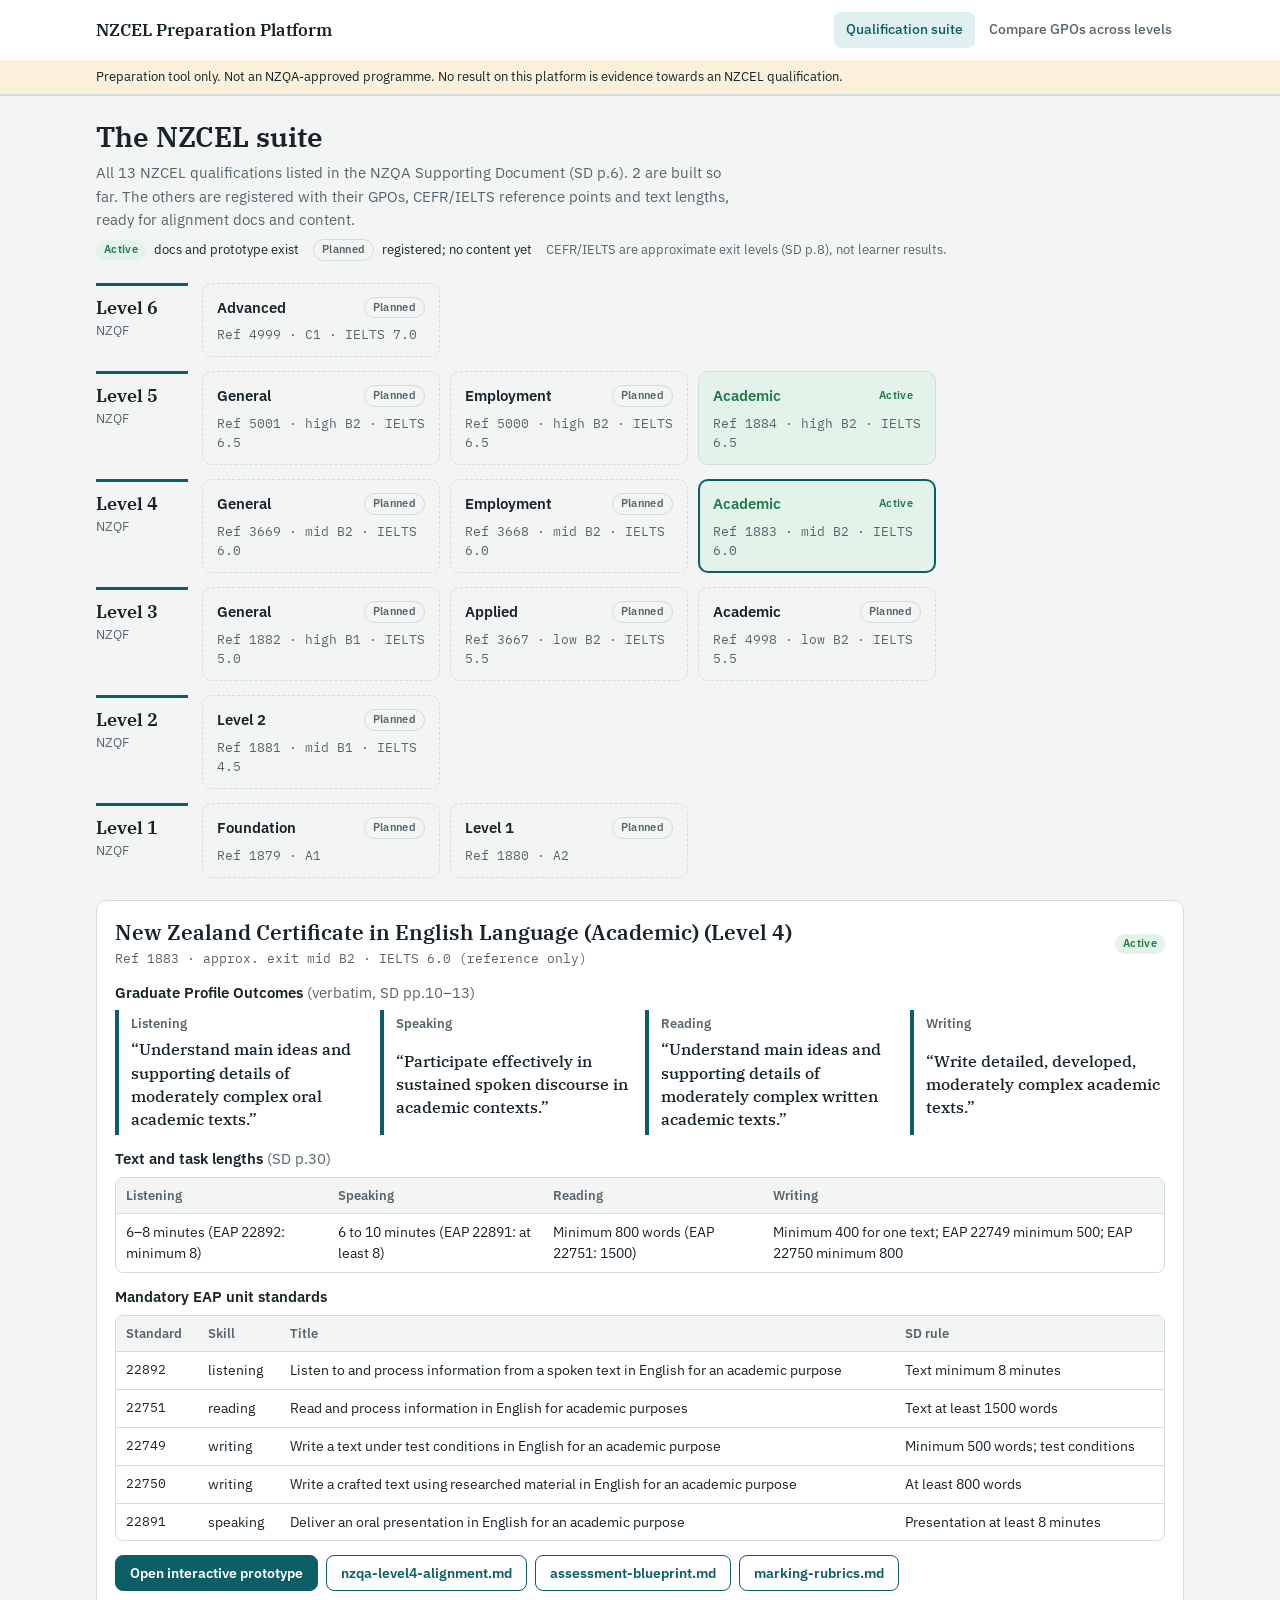
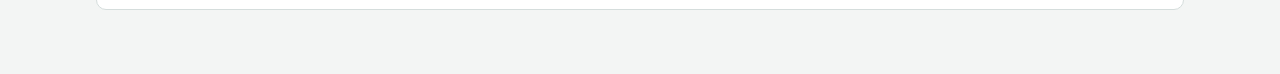
==== index.html @ da3248c9 "Add qualification registry and suite index for Levels 1–6 - data/qualifications.js: all 13 NZCEL qua" ====
<!DOCTYPE html>
<html lang="en-NZ">
<head>
<meta charset="utf-8">
<meta name="viewport" content="width=device-width, initial-scale=1">
<title>NZCEL Preparation Platform</title>
<link rel="preconnect" href="https://fonts.googleapis.com">
<link rel="preconnect" href="https://fonts.gstatic.com" crossorigin>
<link href="https://fonts.googleapis.com/css2?family=IBM+Plex+Mono:wght@400;500&family=IBM+Plex+Sans:wght@400;500;600&family=IBM+Plex+Serif:wght@500;600&display=swap" rel="stylesheet">
<style>
:root{
  /* Layout: level rows (6 → 1) with one card per qualification; detail panel below the grid. Same tokens as prototype/. */
  --bg:#f3f5f4; --surface:#ffffff; --ink:#17232a; --muted:#56656d; --line:#d5dddc;
  --accent:#0b5e66; --accent-soft:#e0efef; --hl:#c98a12;
  --ok:#1f7a4a; --ok-soft:#e3f3ea; --warn-soft:#fbf0d9;
  --display:"IBM Plex Serif",Georgia,serif; --body:"IBM Plex Sans",system-ui,-apple-system,"Segoe UI",sans-serif; --mono:"IBM Plex Mono",ui-monospace,Menlo,monospace;
  color-scheme:light;
}
@media (prefers-color-scheme:dark){:root:not([data-theme="light"]){
  --bg:#111a1e; --surface:#18242a; --ink:#e4ecec; --muted:#9aabb0; --line:#2c3c42;
  --accent:#5fb8bf; --accent-soft:#1d3a3e; --hl:#e3b04b; --ok:#6fcf9a; --ok-soft:#173026; --warn-soft:#33280f; color-scheme:dark;}}
:root[data-theme="dark"]{
  --bg:#111a1e; --surface:#18242a; --ink:#e4ecec; --muted:#9aabb0; --line:#2c3c42;
  --accent:#5fb8bf; --accent-soft:#1d3a3e; --hl:#e3b04b; --ok:#6fcf9a; --ok-soft:#173026; --warn-soft:#33280f; color-scheme:dark;}
*{box-sizing:border-box}
html,body{margin:0}
body{background:var(--bg);color:var(--ink);font:15px/1.55 var(--body)}
a{color:var(--accent)}
h1,h2,h3{margin:0;text-wrap:balance}
h1{font:600 28px/1.2 var(--display)} h2{font:600 21px/1.25 var(--display)} h3{font:600 15px/1.3 var(--body)}
p{margin:0}
.mono{font-family:var(--mono);font-size:12.5px}
.muted{color:var(--muted)}
header{background:var(--surface);border-bottom:1px solid var(--line)}
.bar{max-width:1120px;margin:0 auto;padding:12px 16px;display:flex;gap:12px 20px;align-items:center;flex-wrap:wrap}
.brand{font:600 17px var(--display);margin-right:auto}
nav{display:flex;gap:2px}
nav a{padding:7px 12px;text-decoration:none;color:var(--muted);font-weight:500;font-size:14px;border-radius:7px}
nav a[aria-current="page"]{background:var(--accent-soft);color:var(--accent)}
.notice{background:var(--warn-soft);border-bottom:1px solid var(--line);font-size:13px}
.notice div{max-width:1120px;margin:0 auto;padding:7px 16px}
main{max-width:1120px;margin:0 auto;padding:24px 16px 64px;display:grid;gap:22px}
.lede{max-width:72ch;color:var(--muted)}
.legend{display:flex;gap:14px;flex-wrap:wrap;font-size:13px;align-items:center}
.lvl{display:grid;grid-template-columns:92px 1fr;gap:14px;align-items:stretch}
.lvl-h{display:grid;align-content:start;gap:2px;padding-top:10px;border-top:3px solid var(--accent)}
.lvl-h b{font:600 18px var(--display)}
.cards{display:grid;grid-template-columns:repeat(auto-fill,minmax(230px,1fr));gap:10px}
.q{all:unset;box-sizing:border-box;background:var(--surface);border:1px solid var(--line);border-radius:10px;padding:12px 14px;display:grid;gap:6px;cursor:pointer;align-content:start}
.q:hover{border-color:var(--accent)}
.q:focus-visible{outline:2px solid var(--hl);outline-offset:2px}
.q[aria-pressed="true"]{border:2px solid var(--accent);padding:11px 13px}
.q.planned{background:transparent;border-style:dashed}
.q .ctx{font-weight:600}
.pill{display:inline-block;padding:1px 8px;border-radius:999px;font:600 11px/1.6 var(--body);letter-spacing:.03em;white-space:nowrap}
.active{background:var(--ok-soft);color:var(--ok)}
.plan{background:var(--bg);color:var(--muted);border:1px solid var(--line)}
.row{display:flex;gap:8px;align-items:center;flex-wrap:wrap}
.spread{justify-content:space-between}
.card{background:var(--surface);border:1px solid var(--line);border-radius:10px;padding:18px;display:grid;gap:14px;min-width:0}
.gpos{display:grid;grid-template-columns:repeat(auto-fit,minmax(240px,1fr));gap:10px}
.gpo{border-left:4px solid var(--accent);padding:4px 0 4px 12px;display:grid;gap:4px}
.gpo q{font:500 15.5px/1.5 var(--display);quotes:"“" "”"}
.tbl{overflow-x:auto;border:1px solid var(--line);border-radius:8px}
table{border-collapse:collapse;width:100%;font-size:13.5px}
th,td{text-align:left;vertical-align:top;padding:8px 10px;border-bottom:1px solid var(--line)}
th{background:var(--bg);font-weight:600;font-size:12.5px;color:var(--muted)}
tr:last-child td{border-bottom:0}
.note{font-size:13.5px;padding:8px 10px;border-radius:7px;background:var(--warn-soft)}
.btn{display:inline-block;border:1px solid var(--accent);background:var(--accent);color:#fff;border-radius:8px;padding:8px 14px;font:600 14px var(--body);text-decoration:none}
.btn.secondary{background:transparent;color:var(--accent)}
:root[data-theme="dark"] .btn:not(.secondary){color:#0b1a1d}
@media (prefers-color-scheme:dark){:root:not([data-theme="light"]) .btn:not(.secondary){color:#0b1a1d}}
.chips{display:flex;flex-wrap:wrap;gap:6px}
.chip{border:1px solid var(--line);background:var(--surface);color:var(--ink);border-radius:999px;padding:4px 12px;font:500 13px var(--body);cursor:pointer}
.chip[aria-pressed="true"]{background:var(--accent-soft);border-color:var(--accent);color:var(--accent)}
.chip:focus-visible{outline:2px solid var(--hl);outline-offset:2px}
tr.is-active td:first-child{box-shadow:inset 3px 0 0 var(--ok)}
@media (max-width:560px){.lvl{grid-template-columns:1fr}.lvl-h{grid-auto-flow:column;justify-content:start;gap:10px;align-items:baseline}}
</style>
</head>
<body>
<header>
  <div class="bar">
    <div class="brand">NZCEL Preparation Platform</div>
    <nav id="nav" aria-label="Views"><a href="#suite">Qualification suite</a><a href="#compare">Compare GPOs across levels</a></nav>
  </div>
  <div class="notice"><div>Preparation tool only. Not an NZQA-approved programme. No result on this platform is evidence towards an NZCEL qualification.</div></div>
</header>
<main id="app"></main>

<script src="data/qualifications.js"></script>
<script>
const REPO="https://github.com/lexilink-ideation/nzcel/blob/main/";
const R=window.NZCEL_REGISTRY;
const SK=[["listening","Listening"],["speaking","Speaking"],["reading","Reading"],["writing","Writing"]];
const esc=s=>String(s).replace(/[&<>"]/g,c=>({"&":"&amp;","<":"&lt;",">":"&gt;",'"':"&quot;"}[c]));
const ctxName=q=>q.context||"—";
let sel=null; try{sel=localStorage.getItem("nzcel.hub.sel")}catch(e){}
if(!R.qualifications.some(q=>q.id===sel)) sel="L4-academic";
let cmpSkill="writing", cmpCtx="All";

function vSuite(){
  const levels=[6,5,4,3,2,1];
  const active=R.qualifications.filter(q=>q.status==="active").length;
  return `
  <section style="display:grid;gap:8px"><h1>The NZCEL suite</h1>
   <p class="lede">All ${R.qualifications.length} NZCEL qualifications listed in the NZQA Supporting Document (SD p.6). ${active} are built so far. The others are registered with their GPOs, CEFR/IELTS reference points and text lengths, ready for alignment docs and content.</p>
   <div class="legend"><span class="row"><span class="pill active">Active</span> docs and prototype exist</span><span class="row"><span class="pill plan">Planned</span> registered; no content yet</span><span class="muted">CEFR/IELTS are approximate exit levels (SD p.8), not learner results.</span></div>
  </section>
  <section style="display:grid;gap:14px">${levels.map(l=>{const qs=R.qualifications.filter(q=>q.level===l);return `
   <div class="lvl"><div class="lvl-h"><b>Level ${l}</b><span class="muted" style="font-size:13px">NZQF</span></div>
    <div class="cards">${qs.map(q=>`<button class="q ${q.status}" aria-pressed="${q.id===sel}" data-id="${q.id}">
      <div class="row spread"><span class="ctx">${esc(q.context||"Level "+q.level)}</span><span class="pill ${q.status==="active"?"active":"plan"}">${q.status==="active"?"Active":"Planned"}</span></div>
      <span class="mono muted">Ref ${q.ref} · ${esc(q.cefr)}${q.ielts?" · IELTS "+q.ielts:""}</span></button>`).join("")}</div></div>`}).join("")}
  </section>
  <section class="card" id="detail"></section>`;
}
function fillDetail(){
  const q=R.qualifications.find(x=>x.id===sel);
  const el=document.getElementById("detail");
  el.innerHTML=`
   <div class="row spread"><div style="display:grid;gap:4px"><h2>${esc(q.title)}</h2><span class="mono muted">Ref ${q.ref} · approx. exit ${esc(q.cefr)}${q.ielts?" · IELTS "+q.ielts+" (reference only)":""}</span></div>
    <span class="pill ${q.status==="active"?"active":"plan"}">${q.status==="active"?"Active":"Planned"}</span></div>
   ${q.note?`<p class="note">${esc(q.note)}</p>`:""}
   <div style="display:grid;gap:8px"><h3>Graduate Profile Outcomes <span class="muted" style="font-weight:400">(verbatim, SD pp.10–13)</span></h3>
    <div class="gpos">${SK.map(([k,n])=>`<div class="gpo"><span class="muted" style="font-size:13px;font-weight:600">${n}</span><q>${esc(q.gpo[k])}</q></div>`).join("")}</div></div>
   <div style="display:grid;gap:8px"><h3>Text and task lengths <span class="muted" style="font-weight:400">(SD p.30)</span></h3>
    <div class="tbl"><table><thead><tr>${SK.map(s=>`<th>${s[1]}</th>`).join("")}</tr></thead><tbody><tr>${SK.map(([k])=>`<td>${esc(q.lengths[k])}</td>`).join("")}</tr></tbody></table></div></div>
   <div style="display:grid;gap:8px"><h3>Mandatory EAP unit standards</h3>
    ${q.mandatoryUS.length?`<div class="tbl"><table><thead><tr><th>Standard</th><th>Skill</th><th>Title</th><th>SD rule</th></tr></thead><tbody>${q.mandatoryUS.map(u=>`<tr><td class="mono">${u.us}</td><td>${u.skill}</td><td>${esc(u.title)}</td><td>${esc(u.rule)}</td></tr>`).join("")}</tbody></table></div>`:'<p class="muted">None stated in the Supporting Document for this qualification.</p>'}</div>
   <div class="row">${q.status==="active"
     ?`<a class="btn" href="prototype/index.html">Open interactive prototype</a>${q.docs.map(d=>`<a class="btn secondary" href="${REPO+d}">${esc(d.replace("docs/",""))}</a>`).join("")}`
     :`<p class="muted">Not built yet. To add it: write <span class="mono">docs/nzqa-level${q.level}${q.context&&q.context!=="Foundation"?"-"+q.context.toLowerCase():q.context==="Foundation"?"-foundation":""}-alignment.md</span> from the Level 4/5 template, then set <span class="mono">status: "active"</span> in <span class="mono">data/qualifications.js</span>.</p>`}</div>`;
}

function vCompare(){
  const ctxs=["All","Academic","General","Employment"];
  return `
  <section style="display:grid;gap:8px"><h1>Compare GPOs across levels</h1>
   <p class="lede">Read one skill from Level 1 to Level 6 to see how the outcome wording steps up. This is the basis for keeping levels genuinely different. Active qualifications are marked in green.</p></section>
  <section class="card">
   <div class="row"><span class="muted">Skill</span><div class="chips" id="cSk">${SK.map(([k,n])=>`<button class="chip" aria-pressed="${k===cmpSkill}" data-v="${k}">${n}</button>`).join("")}</div></div>
   <div class="row"><span class="muted">Context at Levels 3–5</span><div class="chips" id="cCx">${ctxs.map(c=>`<button class="chip" aria-pressed="${c===cmpCtx}" data-v="${c}">${c}</button>`).join("")}</div></div>
   <div class="tbl"><table><thead><tr><th>Level</th><th>Context</th><th>Ref</th><th>${SK.find(s=>s[0]===cmpSkill)[1]} GPO</th><th>Length (SD p.30)</th></tr></thead><tbody id="cBody"></tbody></table></div>
  </section>`;
}
function fillCompare(){
  const rows=R.qualifications.filter(q=>cmpCtx==="All"||q.level<3||q.level>5||q.context===cmpCtx||(q.level===3&&cmpCtx==="Employment"&&q.context==="Applied"));
  document.getElementById("cBody").innerHTML=rows.map(q=>`<tr class="${q.status==="active"?"is-active":""}"><td>${q.level}</td><td>${esc(ctxName(q))}</td><td class="mono">${q.ref}</td><td>${esc(q.gpo[cmpSkill])}</td><td>${esc(q.lengths[cmpSkill])}</td></tr>`).join("");
}

function render(){
  const v=location.hash==="#compare"?"compare":"suite";
  document.querySelectorAll("#nav a").forEach(a=>{if(a.getAttribute("href")==="#"+v)a.setAttribute("aria-current","page");else a.removeAttribute("aria-current")});
  const app=document.getElementById("app");
  if(v==="suite"){app.innerHTML=vSuite();fillDetail();
    document.querySelectorAll(".q").forEach(b=>b.onclick=()=>{sel=b.dataset.id;try{localStorage.setItem("nzcel.hub.sel",sel)}catch(e){}
      document.querySelectorAll(".q").forEach(x=>x.setAttribute("aria-pressed",String(x===b)));fillDetail();document.getElementById("detail").scrollIntoView({behavior:"smooth",block:"nearest"})});}
  else{app.innerHTML=vCompare();fillCompare();
    document.querySelectorAll("#cSk .chip").forEach(b=>b.onclick=()=>{cmpSkill=b.dataset.v;render()});
    document.querySelectorAll("#cCx .chip").forEach(b=>b.onclick=()=>{cmpCtx=b.dataset.v;render()});}
}
window.addEventListener("hashchange",render);
render();
</script>
</body>
</html>
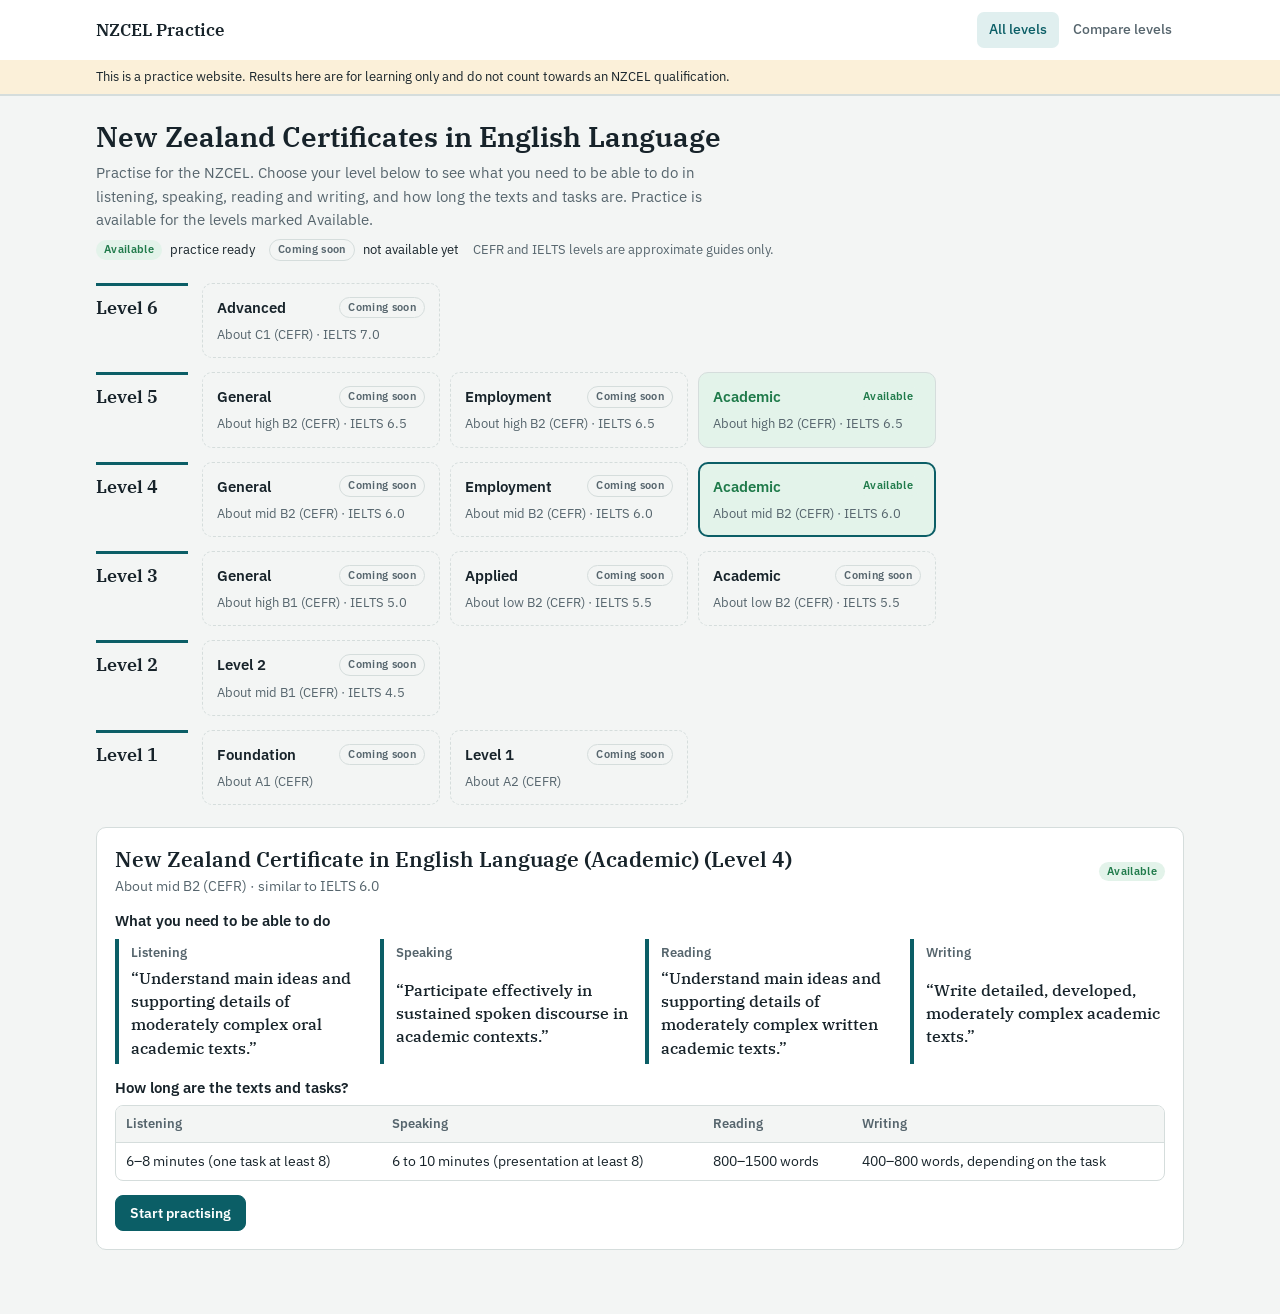
==== commit 51c2d151: "Make front page student-facing - Status labels: Available / Coming soon - Remove doc-file buttons, u" ====
--- a/index.html
+++ b/index.html
@@ -3,7 +3,7 @@
 <head>
 <meta charset="utf-8">
 <meta name="viewport" content="width=device-width, initial-scale=1">
-<title>NZCEL Preparation Platform</title>
+<title>NZCEL Practice</title>
 <link rel="preconnect" href="https://fonts.googleapis.com">
 <link rel="preconnect" href="https://fonts.gstatic.com" crossorigin>
 <link href="https://fonts.googleapis.com/css2?family=IBM+Plex+Mono:wght@400;500&family=IBM+Plex+Sans:wght@400;500;600&family=IBM+Plex+Serif:wght@500;600&display=swap" rel="stylesheet">
@@ -82,72 +82,68 @@
 <body>
 <header>
   <div class="bar">
-    <div class="brand">NZCEL Preparation Platform</div>
-    <nav id="nav" aria-label="Views"><a href="#suite">Qualification suite</a><a href="#compare">Compare GPOs across levels</a></nav>
+    <div class="brand">NZCEL Practice</div>
+    <nav id="nav" aria-label="Views"><a href="#suite">All levels</a><a href="#compare">Compare levels</a></nav>
   </div>
-  <div class="notice"><div>Preparation tool only. Not an NZQA-approved programme. No result on this platform is evidence towards an NZCEL qualification.</div></div>
+  <div class="notice"><div>This is a practice website. Results here are for learning only and do not count towards an NZCEL qualification.</div></div>
 </header>
 <main id="app"></main>
 
 <script src="data/qualifications.js"></script>
 <script>
-const REPO="https://github.com/lexilink-ideation/nzcel/blob/main/";
 const R=window.NZCEL_REGISTRY;
 const SK=[["listening","Listening"],["speaking","Speaking"],["reading","Reading"],["writing","Writing"]];
 const esc=s=>String(s).replace(/[&<>"]/g,c=>({"&":"&amp;","<":"&lt;",">":"&gt;",'"':"&quot;"}[c]));
 const ctxName=q=>q.context||"—";
+const len=(q,k)=>(q.lengthsPlain&&q.lengthsPlain[k])||q.lengths[k];
+const isOn=q=>q.status==="active";
+const statusPill=q=>`<span class="pill ${isOn(q)?"active":"plan"}">${isOn(q)?"Available":"Coming soon"}</span>`;
 let sel=null; try{sel=localStorage.getItem("nzcel.hub.sel")}catch(e){}
 if(!R.qualifications.some(q=>q.id===sel)) sel="L4-academic";
 let cmpSkill="writing", cmpCtx="All";
 
 function vSuite(){
   const levels=[6,5,4,3,2,1];
-  const active=R.qualifications.filter(q=>q.status==="active").length;
   return `
-  <section style="display:grid;gap:8px"><h1>The NZCEL suite</h1>
-   <p class="lede">All ${R.qualifications.length} NZCEL qualifications listed in the NZQA Supporting Document (SD p.6). ${active} are built so far. The others are registered with their GPOs, CEFR/IELTS reference points and text lengths, ready for alignment docs and content.</p>
-   <div class="legend"><span class="row"><span class="pill active">Active</span> docs and prototype exist</span><span class="row"><span class="pill plan">Planned</span> registered; no content yet</span><span class="muted">CEFR/IELTS are approximate exit levels (SD p.8), not learner results.</span></div>
+  <section style="display:grid;gap:8px"><h1>New Zealand Certificates in English Language</h1>
+   <p class="lede">Practise for the NZCEL. Choose your level below to see what you need to be able to do in listening, speaking, reading and writing, and how long the texts and tasks are. Practice is available for the levels marked Available.</p>
+   <div class="legend"><span class="row"><span class="pill active">Available</span> practice ready</span><span class="row"><span class="pill plan">Coming soon</span> not available yet</span><span class="muted">CEFR and IELTS levels are approximate guides only.</span></div>
   </section>
   <section style="display:grid;gap:14px">${levels.map(l=>{const qs=R.qualifications.filter(q=>q.level===l);return `
-   <div class="lvl"><div class="lvl-h"><b>Level ${l}</b><span class="muted" style="font-size:13px">NZQF</span></div>
+   <div class="lvl"><div class="lvl-h"><b>Level ${l}</b></div>
     <div class="cards">${qs.map(q=>`<button class="q ${q.status}" aria-pressed="${q.id===sel}" data-id="${q.id}">
-      <div class="row spread"><span class="ctx">${esc(q.context||"Level "+q.level)}</span><span class="pill ${q.status==="active"?"active":"plan"}">${q.status==="active"?"Active":"Planned"}</span></div>
-      <span class="mono muted">Ref ${q.ref} · ${esc(q.cefr)}${q.ielts?" · IELTS "+q.ielts:""}</span></button>`).join("")}</div></div>`}).join("")}
+      <div class="row spread"><span class="ctx">${esc(q.context||"Level "+q.level)}</span>${statusPill(q)}</div>
+      <span class="muted" style="font-size:13px">About ${esc(q.cefr)} (CEFR)${q.ielts?" · IELTS "+q.ielts:""}</span></button>`).join("")}</div></div>`}).join("")}
   </section>
   <section class="card" id="detail"></section>`;
 }
 function fillDetail(){
   const q=R.qualifications.find(x=>x.id===sel);
-  const el=document.getElementById("detail");
-  el.innerHTML=`
-   <div class="row spread"><div style="display:grid;gap:4px"><h2>${esc(q.title)}</h2><span class="mono muted">Ref ${q.ref} · approx. exit ${esc(q.cefr)}${q.ielts?" · IELTS "+q.ielts+" (reference only)":""}</span></div>
-    <span class="pill ${q.status==="active"?"active":"plan"}">${q.status==="active"?"Active":"Planned"}</span></div>
-   ${q.note?`<p class="note">${esc(q.note)}</p>`:""}
-   <div style="display:grid;gap:8px"><h3>Graduate Profile Outcomes <span class="muted" style="font-weight:400">(verbatim, SD pp.10–13)</span></h3>
+  document.getElementById("detail").innerHTML=`
+   <div class="row spread"><div style="display:grid;gap:4px"><h2>${esc(q.title)}</h2><span class="muted" style="font-size:13.5px">About ${esc(q.cefr)} (CEFR)${q.ielts?" · similar to IELTS "+q.ielts:""}</span></div>${statusPill(q)}</div>
+   <div style="display:grid;gap:8px"><h3>What you need to be able to do</h3>
     <div class="gpos">${SK.map(([k,n])=>`<div class="gpo"><span class="muted" style="font-size:13px;font-weight:600">${n}</span><q>${esc(q.gpo[k])}</q></div>`).join("")}</div></div>
-   <div style="display:grid;gap:8px"><h3>Text and task lengths <span class="muted" style="font-weight:400">(SD p.30)</span></h3>
-    <div class="tbl"><table><thead><tr>${SK.map(s=>`<th>${s[1]}</th>`).join("")}</tr></thead><tbody><tr>${SK.map(([k])=>`<td>${esc(q.lengths[k])}</td>`).join("")}</tr></tbody></table></div></div>
-   <div style="display:grid;gap:8px"><h3>Mandatory EAP unit standards</h3>
-    ${q.mandatoryUS.length?`<div class="tbl"><table><thead><tr><th>Standard</th><th>Skill</th><th>Title</th><th>SD rule</th></tr></thead><tbody>${q.mandatoryUS.map(u=>`<tr><td class="mono">${u.us}</td><td>${u.skill}</td><td>${esc(u.title)}</td><td>${esc(u.rule)}</td></tr>`).join("")}</tbody></table></div>`:'<p class="muted">None stated in the Supporting Document for this qualification.</p>'}</div>
-   <div class="row">${q.status==="active"
-     ?`<a class="btn" href="prototype/index.html">Open interactive prototype</a>${q.docs.map(d=>`<a class="btn secondary" href="${REPO+d}">${esc(d.replace("docs/",""))}</a>`).join("")}`
-     :`<p class="muted">Not built yet. To add it: write <span class="mono">docs/nzqa-level${q.level}${q.context&&q.context!=="Foundation"?"-"+q.context.toLowerCase():q.context==="Foundation"?"-foundation":""}-alignment.md</span> from the Level 4/5 template, then set <span class="mono">status: "active"</span> in <span class="mono">data/qualifications.js</span>.</p>`}</div>`;
+   <div style="display:grid;gap:8px"><h3>How long are the texts and tasks?</h3>
+    <div class="tbl"><table><thead><tr>${SK.map(s=>`<th>${s[1]}</th>`).join("")}</tr></thead><tbody><tr>${SK.map(([k])=>`<td>${esc(len(q,k))}</td>`).join("")}</tr></tbody></table></div></div>
+   <div class="row">${isOn(q)
+     ?`<a class="btn" href="prototype/index.html">Start practising</a>`
+     :`<p class="muted">Coming soon. Practice for this level is not available yet.</p>`}</div>`;
 }
 
 function vCompare(){
   const ctxs=["All","Academic","General","Employment"];
   return `
-  <section style="display:grid;gap:8px"><h1>Compare GPOs across levels</h1>
-   <p class="lede">Read one skill from Level 1 to Level 6 to see how the outcome wording steps up. This is the basis for keeping levels genuinely different. Active qualifications are marked in green.</p></section>
+  <section style="display:grid;gap:8px"><h1>Compare levels</h1>
+   <p class="lede">Choose a skill to see how it becomes more demanding from Level 1 to Level 6.</p></section>
   <section class="card">
    <div class="row"><span class="muted">Skill</span><div class="chips" id="cSk">${SK.map(([k,n])=>`<button class="chip" aria-pressed="${k===cmpSkill}" data-v="${k}">${n}</button>`).join("")}</div></div>
-   <div class="row"><span class="muted">Context at Levels 3–5</span><div class="chips" id="cCx">${ctxs.map(c=>`<button class="chip" aria-pressed="${c===cmpCtx}" data-v="${c}">${c}</button>`).join("")}</div></div>
-   <div class="tbl"><table><thead><tr><th>Level</th><th>Context</th><th>Ref</th><th>${SK.find(s=>s[0]===cmpSkill)[1]} GPO</th><th>Length (SD p.30)</th></tr></thead><tbody id="cBody"></tbody></table></div>
+   <div class="row"><span class="muted">Type (Levels 3–5)</span><div class="chips" id="cCx">${ctxs.map(c=>`<button class="chip" aria-pressed="${c===cmpCtx}" data-v="${c}">${c}</button>`).join("")}</div></div>
+   <div class="tbl"><table><thead><tr><th>Level</th><th>Type</th><th>What you need to be able to do</th><th>Length</th></tr></thead><tbody id="cBody"></tbody></table></div>
   </section>`;
 }
 function fillCompare(){
   const rows=R.qualifications.filter(q=>cmpCtx==="All"||q.level<3||q.level>5||q.context===cmpCtx||(q.level===3&&cmpCtx==="Employment"&&q.context==="Applied"));
-  document.getElementById("cBody").innerHTML=rows.map(q=>`<tr class="${q.status==="active"?"is-active":""}"><td>${q.level}</td><td>${esc(ctxName(q))}</td><td class="mono">${q.ref}</td><td>${esc(q.gpo[cmpSkill])}</td><td>${esc(q.lengths[cmpSkill])}</td></tr>`).join("");
+  document.getElementById("cBody").innerHTML=rows.map(q=>`<tr class="${isOn(q)?"is-active":""}"><td>${q.level}</td><td>${esc(ctxName(q))}</td><td>${esc(q.gpo[cmpSkill])}</td><td>${esc(len(q,cmpSkill))}</td></tr>`).join("");
 }
 
 function render(){
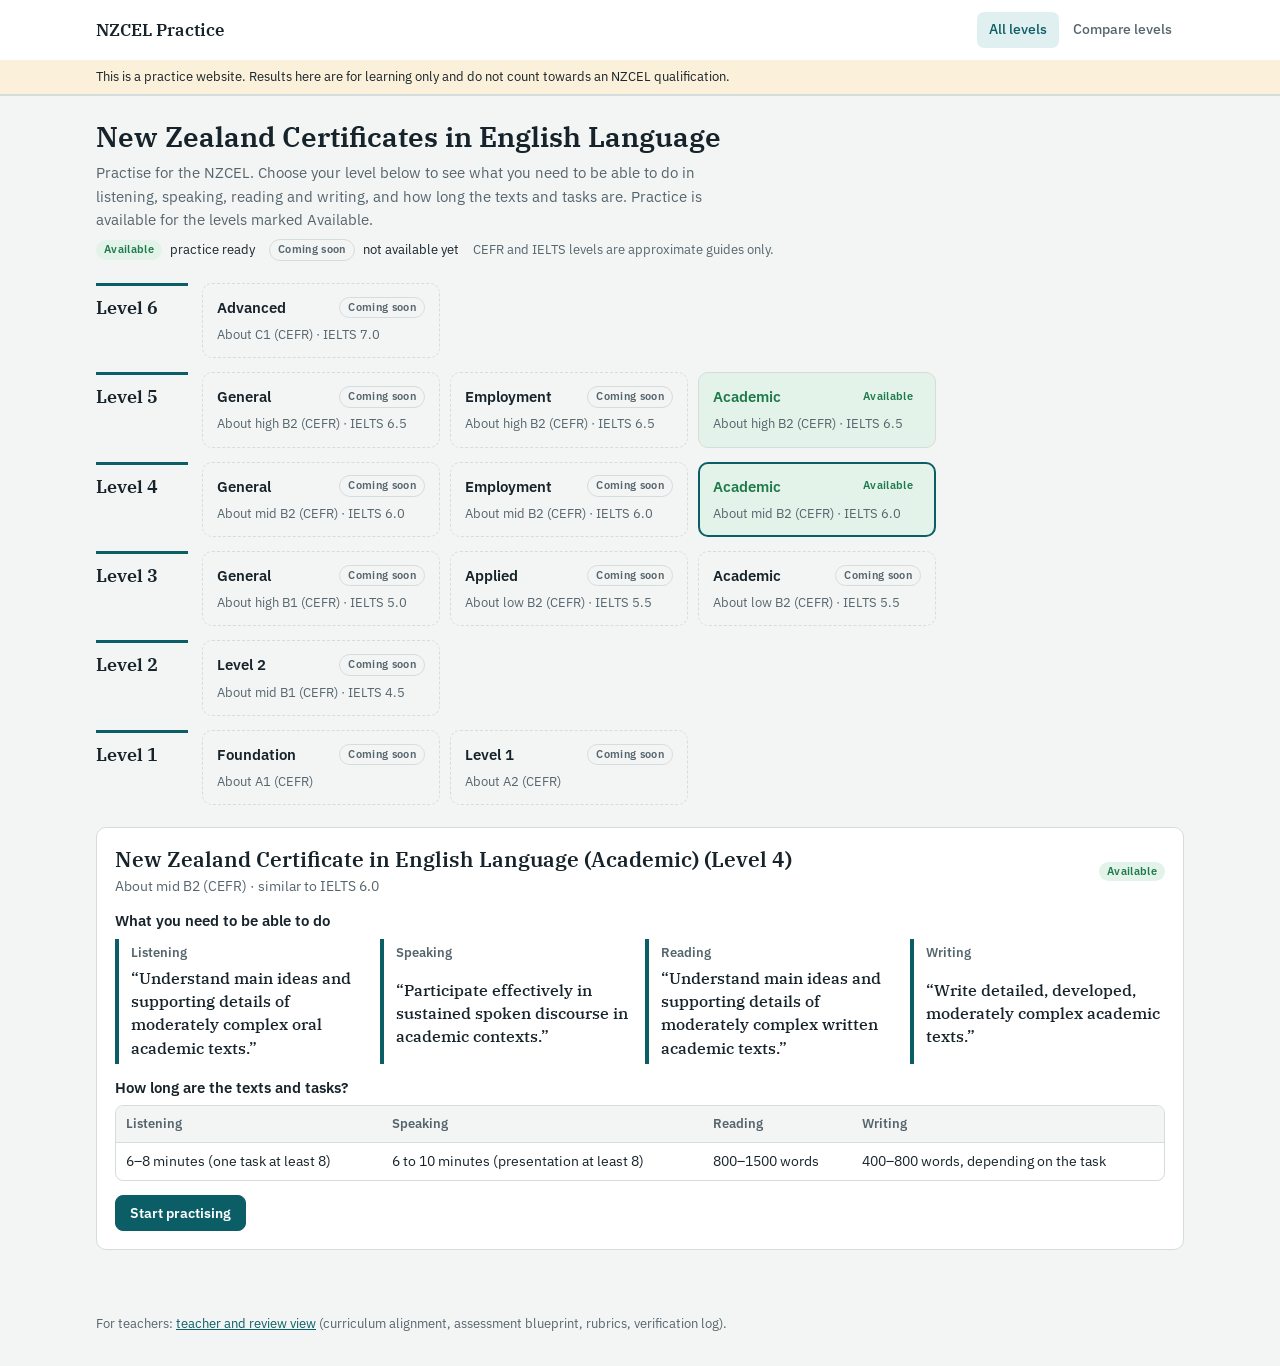
==== commit 3f5d7e81: "Add student view of the practice site - practice/index.html: student view (Home, Practice exercises," ====
--- a/index.html
+++ b/index.html
@@ -88,6 +88,7 @@
   <div class="notice"><div>This is a practice website. Results here are for learning only and do not count towards an NZCEL qualification.</div></div>
 </header>
 <main id="app"></main>
+<footer style="max-width:1120px;margin:0 auto;padding:0 16px 32px;font-size:13px" class="muted">For teachers: <a href="prototype/index.html">teacher and review view</a> (curriculum alignment, assessment blueprint, rubrics, verification log).</footer>
 
 <script src="data/qualifications.js"></script>
 <script>
@@ -126,7 +127,7 @@
    <div style="display:grid;gap:8px"><h3>How long are the texts and tasks?</h3>
     <div class="tbl"><table><thead><tr>${SK.map(s=>`<th>${s[1]}</th>`).join("")}</tr></thead><tbody><tr>${SK.map(([k])=>`<td>${esc(len(q,k))}</td>`).join("")}</tr></tbody></table></div></div>
    <div class="row">${isOn(q)
-     ?`<a class="btn" href="prototype/index.html">Start practising</a>`
+     ?`<a class="btn" href="practice/index.html">Start practising</a>`
      :`<p class="muted">Coming soon. Practice for this level is not available yet.</p>`}</div>`;
 }
 
